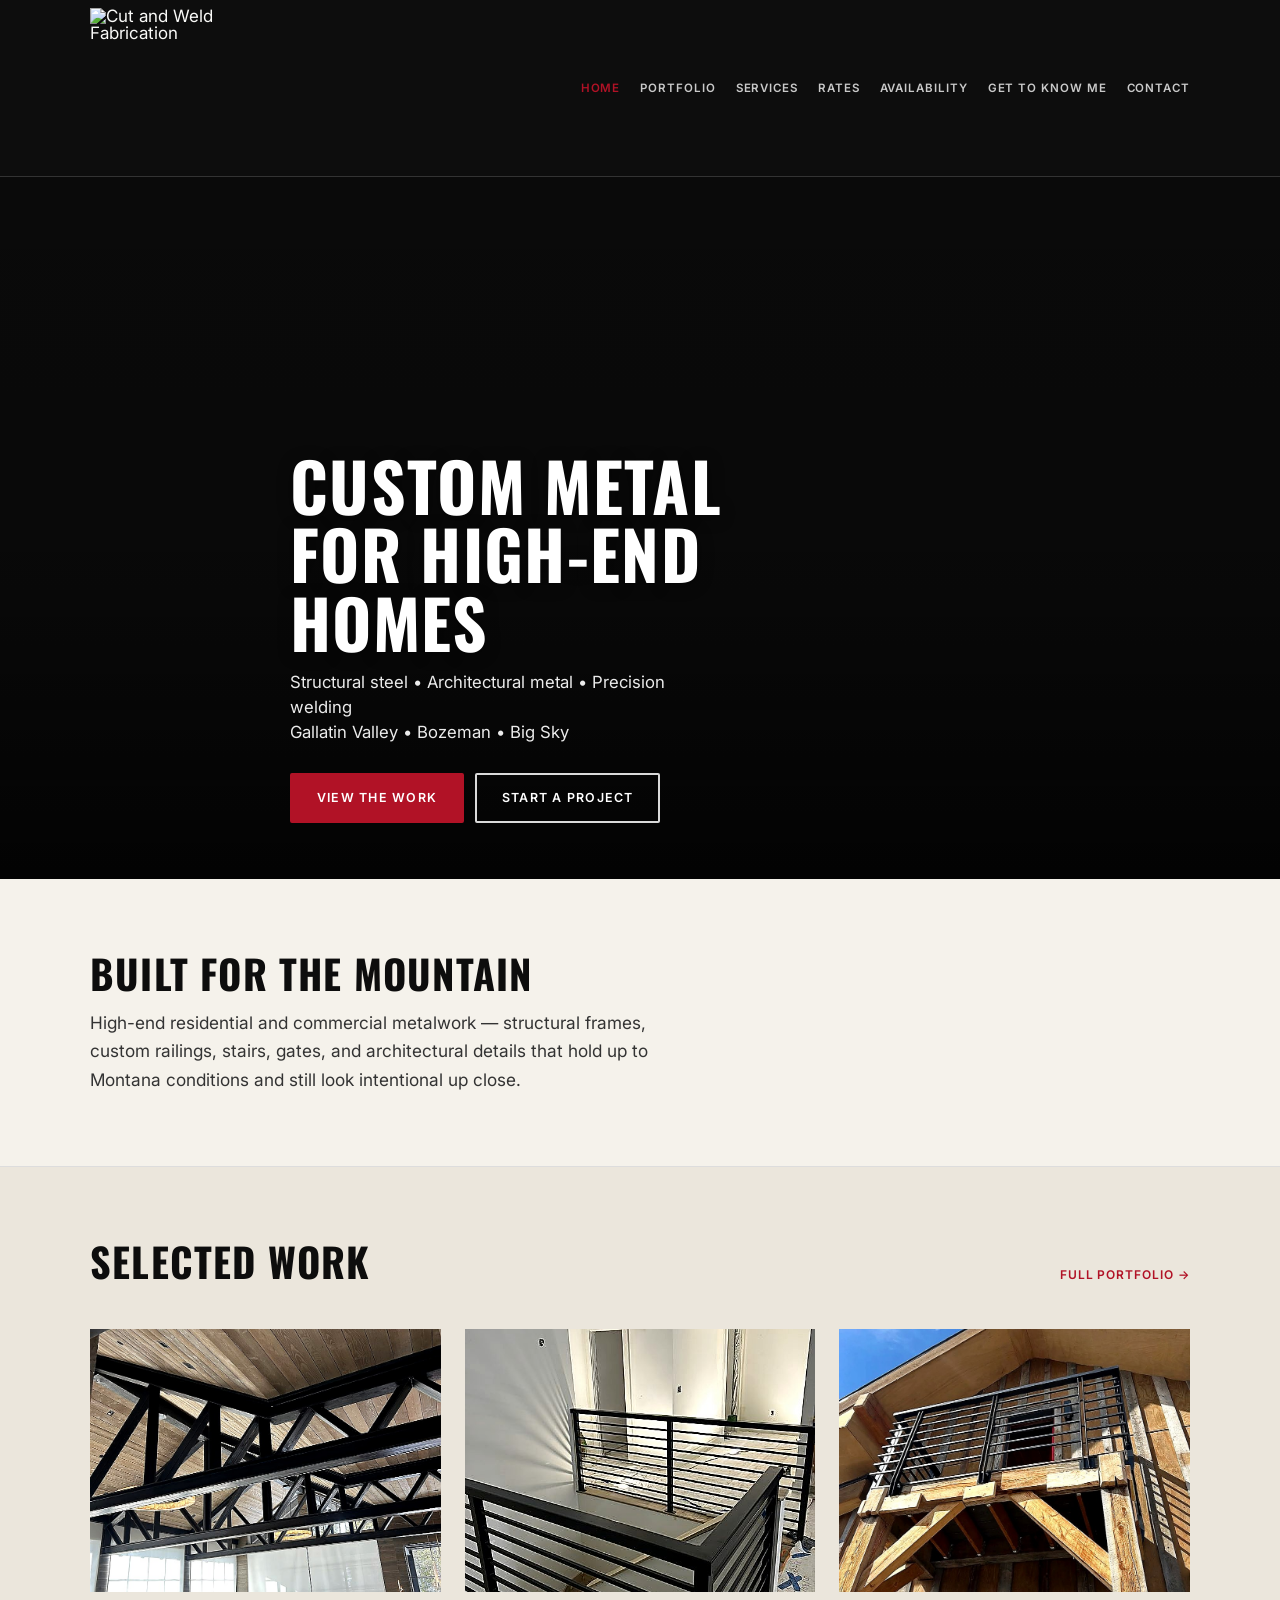
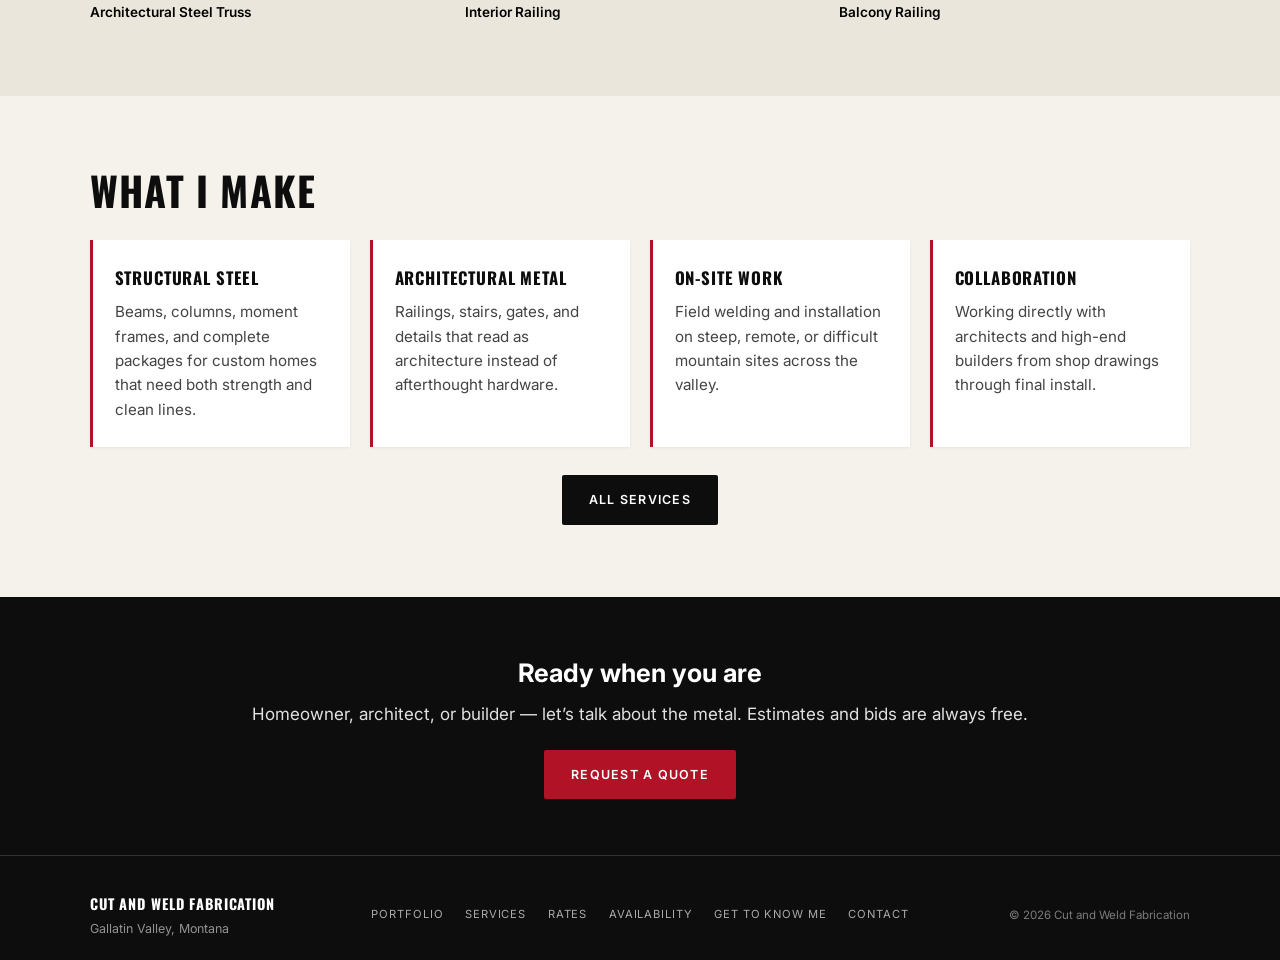
==== index.html @ cd165950 "Point header to logo.png - large display" ====
<!DOCTYPE html>
<html lang="en">
<head>
  <meta charset="UTF-8">
  <meta name="viewport" content="width=device-width, initial-scale=1.0">
  <title>CUT AND WELD FABRICATION | High-End Metalwork | Gallatin Valley, MT</title>
  <meta name="description" content="Custom structural and architectural metal fabrication for high-end residential and commercial projects in the Gallatin Valley, Bozeman, and Big Sky, Montana.">
  <link rel="stylesheet" href="styles.css">
</head>
<body>
  <header class="site-header">
    <div class="container header-inner">
      <a href="index.html" class="logo logo-img">
        <img src="logo.png" alt="Cut and Weld Fabrication" class="logo-svg" width="200" height="200">
      </a>
      <button class="nav-toggle" aria-label="Toggle menu">☰</button>
      <nav class="main-nav">
        <a href="index.html" class="active">Home</a>
        <a href="portfolio.html">Portfolio</a>
        <a href="services.html">Services</a>
        <a href="rates.html">Rates</a>
        <a href="availability.html">Availability</a>
        <a href="about.html">Get to Know Me</a>
        <a href="contact.html">Contact</a>
      </nav>
    </div>
  </header>

  <section class="hero">
    <div class="container hero-content">
      <h1>Custom Metal<br>for High-End<br>Homes</h1>
      <p class="hero-sub">Structural steel • Architectural metal • Precision welding<br>Gallatin Valley • Bozeman • Big Sky</p>
      <div class="hero-ctas">
        <a href="portfolio.html" class="btn btn-primary">View the Work</a>
        <a href="contact.html" class="btn btn-outline">Start a Project</a>
      </div>
    </div>
  </section>

  <section class="section credibility">
    <div class="container">
      <h2>Built for the Mountain</h2>
      <p class="lead">High-end residential and commercial metalwork — structural frames, custom railings, stairs, gates, and architectural details that hold up to Montana conditions and still look intentional up close.</p>
    </div>
  </section>

  <section class="section featured bg-cream">
    <div class="container">
      <div class="section-header">
        <h2>Selected Work</h2>
        <a href="portfolio.html" class="link-arrow">Full Portfolio →</a>
      </div>
      <div class="gallery-grid preview-grid">
        <div class="gallery-item">
          <img src="architectural-truss.jpg" alt="Architectural steel truss" loading="lazy">
          <p>Architectural Steel Truss</p>
        </div>
        <div class="gallery-item">
          <img src="railing-interior-horizontal.jpg" alt="Interior railing" loading="lazy">
          <p>Interior Railing</p>
        </div>
        <div class="gallery-item">
          <img src="balcony-railing.jpg" alt="Balcony railing" loading="lazy">
          <p>Balcony Railing</p>
        </div>
      </div>
    </div>
  </section>

  <section class="section services-snap">
    <div class="container">
      <h2>What I Make</h2>
      <div class="services-grid">
        <div class="service-card">
          <h3>Structural Steel</h3>
          <p>Beams, columns, moment frames, and complete packages for custom homes that need both strength and clean lines.</p>
        </div>
        <div class="service-card">
          <h3>Architectural Metal</h3>
          <p>Railings, stairs, gates, and details that read as architecture instead of afterthought hardware.</p>
        </div>
        <div class="service-card">
          <h3>On-Site Work</h3>
          <p>Field welding and installation on steep, remote, or difficult mountain sites across the valley.</p>
        </div>
        <div class="service-card">
          <h3>Collaboration</h3>
          <p>Working directly with architects and high-end builders from shop drawings through final install.</p>
        </div>
      </div>
      <div class="text-center mt-2">
        <a href="services.html" class="btn btn-dark">All Services</a>
      </div>
    </div>
  </section>

  <section class="cta-band">
    <div class="container">
      <h2>Ready when you are</h2>
      <p>Homeowner, architect, or builder — let’s talk about the metal. Estimates and bids are always free.</p>
      <a href="contact.html" class="btn btn-primary">Request a Quote</a>
    </div>
  </section>

  <footer class="site-footer">
    <div class="container footer-inner">
      <div class="footer-brand">
        <strong>CUT AND WELD FABRICATION</strong>
        <p>Gallatin Valley, Montana</p>
      </div>
      <div class="footer-links">
        <a href="portfolio.html">Portfolio</a>
        <a href="services.html">Services</a>
        <a href="rates.html">Rates</a>
        <a href="availability.html">Availability</a>
        <a href="about.html">Get to Know Me</a>
        <a href="contact.html">Contact</a>
      </div>
      <div class="footer-copy">
        <p>&copy; 2026 Cut and Weld Fabrication</p>
      </div>
    </div>
  </footer>

  <div class="email-popup-overlay" id="emailPopup" aria-hidden="true">
    <div class="email-popup" role="dialog" aria-labelledby="popup-title">
      <button type="button" class="email-popup-close" id="popupClose" aria-label="Close">&times;</button>
      <h3 id="popup-title">Stay Connected</h3>
      <p>Get updates on availability and project highlights from Cut and Weld Fabrication.</p>
      <form id="popupEmailForm" action="https://formspree.io/f/YOUR_FORM_ID" method="POST">
        <input type="email" name="email" placeholder="Your email" required>
        <button type="submit" class="btn btn-primary">Join the List</button>
      </form>
    </div>
  </div>

  <script src="script.js"></script>
</body>
</html>
---- styles.css ----
@import url('https://fonts.googleapis.com/css2?family=Oswald:wght@600;700&family=Inter:wght@400;500;600;700&display=swap');
:root{--black:#0d0d0d;--off-white:#f5f2eb;--cream:#ebe6dc;--white:#fafaf8;--red:#b11226;--red-deep:#8a0e1d;--muted:#555;--font-display:'Oswald',system-ui,sans-serif;--font-body:'Inter',system-ui,-apple-system,sans-serif;--max-width:1100px}
*{box-sizing:border-box;margin:0;padding:0}
html{-webkit-font-smoothing:antialiased;-moz-osx-font-smoothing:grayscale;text-rendering:optimizeLegibility}
body{font-family:var(--font-body);background:var(--off-white);color:var(--black);line-height:1.6;font-size:17px}
img{max-width:100%;display:block}
a{color:inherit;text-decoration:none}
.container{width:92%;max-width:var(--max-width);margin:0 auto}
.container.narrow{max-width:720px}
.site-header{background:var(--black);color:var(--white);position:sticky;top:0;z-index:100;border-bottom:1px solid #333}
.header-inner{display:flex;align-items:center;justify-content:space-between;padding:.5rem 0;gap:1rem}
.logo{display:flex;flex-direction:column;line-height:1}
.logo-img{display:block;flex-shrink:0}
.logo-svg{height:160px;width:auto;object-fit:contain}
.logo-text{font-family:var(--font-display);font-weight:700;font-size:clamp(1.65rem,4vw,2.15rem);letter-spacing:.06em;text-transform:uppercase}
.logo-sub{font-family:var(--font-display);font-weight:600;font-size:clamp(.75rem,1.8vw,.95rem);letter-spacing:.22em;color:var(--red);margin-top:.3rem}
.main-nav{display:flex;flex-wrap:wrap;gap:.35rem 1.25rem;justify-content:flex-end}
.main-nav a{font-size:.72rem;font-weight:600;letter-spacing:.08em;text-transform:uppercase;color:rgba(255,255,255,.78);white-space:nowrap}
.main-nav a:hover,.main-nav a.active{color:var(--red)}
.nav-toggle{display:none;background:none;border:none;color:#fff;font-size:1.35rem;cursor:pointer}
.hero{min-height:78vh;display:flex;align-items:flex-end;background-color:#0d0d0d;background-image:linear-gradient(to top,rgba(0,0,0,.78) 0%,rgba(0,0,0,.35) 45%,rgba(0,0,0,.25) 100%),url('https://images.unsplash.com/photo-1464822759023-fed622ff2c3b?auto=format&fit=crop&w=1920&q=85');background-position:center;background-size:cover;background-repeat:no-repeat;color:#fff}
.hero-content{position:relative;z-index:1;padding:4.5rem 0 3.5rem;max-width:700px}
.hero h1{font-family:var(--font-display);font-size:clamp(2.4rem,5.5vw,4.2rem);font-weight:700;line-height:1.02;letter-spacing:.02em;text-transform:uppercase;margin-bottom:.85rem;text-shadow:0 2px 16px rgba(0,0,0,.45)}
.hero-sub{font-size:1.05rem;opacity:.92;max-width:440px;margin-bottom:1.75rem;line-height:1.5}
.hero-ctas{display:flex;flex-wrap:wrap;gap:.7rem}
.btn{display:inline-block;padding:.8rem 1.55rem;font-family:var(--font-body);font-weight:600;font-size:.78rem;letter-spacing:.1em;text-transform:uppercase;border-radius:2px;cursor:pointer;border:2px solid transparent}
.btn-primary{background:var(--red);color:#fff;border-color:var(--red)}
.btn-primary:hover{background:var(--red-deep)}
.btn-outline{background:transparent;color:#fff;border-color:rgba(255,255,255,.85)}
.btn-outline:hover{background:#fff;color:#000}
.btn-dark{background:#0d0d0d;color:#fff;border-color:#0d0d0d}
.btn-dark:hover{background:#2a2a2a}
.section{padding:4.5rem 0}
.section.bg-cream{background:var(--cream)}
.section h2{font-family:var(--font-display);font-size:clamp(1.75rem,3.5vw,2.5rem);font-weight:700;letter-spacing:.03em;text-transform:uppercase;line-height:1.1;margin-bottom:.85rem}
.lead{font-size:1.08rem;color:#333;max-width:620px;line-height:1.65}
.section-header{display:flex;justify-content:space-between;align-items:baseline;margin-bottom:2rem;flex-wrap:wrap;gap:.75rem}
.link-arrow{font-size:.75rem;font-weight:600;letter-spacing:.08em;text-transform:uppercase;color:var(--red)}
.text-center{text-align:center}.mt-2{margin-top:1.75rem}
.credibility{border-bottom:1px solid #ddd}
.gallery-grid{display:grid;grid-template-columns:repeat(auto-fill,minmax(260px,1fr));gap:1.5rem}
.preview-grid{grid-template-columns:repeat(3,1fr)}
.gallery-item{background:transparent;overflow:hidden}
.gallery-item img{width:100%;aspect-ratio:4/3;object-fit:cover;object-position:center;display:block;transition:transform .35s ease;background:#ddd}
.gallery-item:hover img{transform:scale(1.03)}
.gallery-item>p{padding:.65rem 0 0;background:transparent;color:#000;font-size:.85rem;font-weight:600}
.gallery-info{padding:.75rem 0 0;background:transparent;color:#000}
.gallery-info h3{font-family:var(--font-display);font-size:.95rem;letter-spacing:.04em;text-transform:uppercase;margin-bottom:.2rem}
.gallery-info p{font-size:.85rem;color:var(--muted);padding:0;background:none}
.services-grid{display:grid;grid-template-columns:repeat(auto-fit,minmax(230px,1fr));gap:1.25rem;margin-top:1.75rem}
.service-card{background:#fff;padding:1.6rem 1.35rem;border-left:3px solid var(--red);box-shadow:0 1px 3px rgba(0,0,0,.06)}
.service-card h3{font-family:var(--font-display);font-size:1.05rem;letter-spacing:.05em;text-transform:uppercase;margin-bottom:.5rem}
.service-card p{font-size:.95rem;color:#444}
.page-hero{padding:3.25rem 0 2rem;background:#0d0d0d;color:#fff;border-bottom:1px solid #333}
.page-hero h1{font-family:var(--font-display);font-size:clamp(2rem,4.5vw,3.2rem);font-weight:700;text-transform:uppercase;letter-spacing:.03em;line-height:1.05;margin-bottom:.45rem}
.page-hero p{opacity:.8;font-size:1.05rem}
.content-block h2,.about-content h2{font-size:1.35rem;color:var(--red);margin-top:2.25rem;margin-bottom:.55rem;font-family:var(--font-display);letter-spacing:.04em;text-transform:uppercase}
.content-block h2:first-child,.about-content h2:first-child{margin-top:0}
.content-block p,.about-content p{color:#333;margin-bottom:.9rem}
.qual-list{margin:0 0 1rem 1.25rem;color:#333}
.qual-list li{margin-bottom:.4rem}
.placeholder-note{background:var(--cream);padding:1rem 1.15rem;border-left:3px solid var(--red);font-style:italic;color:#444;margin:1rem 0}
.rate-card{background:#fff;border:1px solid #e0ddd6;padding:1.5rem 1.4rem;margin-bottom:1.25rem}
.rate-card h3{font-family:var(--font-display);text-transform:uppercase;letter-spacing:.05em;font-size:1.1rem;margin-bottom:.5rem}
.rate-card p{margin-bottom:.4rem;color:#333}
.availability-status{display:inline-block;padding:.35rem .85rem;font-size:.75rem;font-weight:700;letter-spacing:.08em;text-transform:uppercase;background:#1a5c2e;color:#fff;margin-bottom:1rem}
.availability-status.limited{background:#8a5a00}
.contact-spotlight{background:#fff;border:1px solid #e0ddd6;padding:1.75rem 1.5rem;border-left:4px solid var(--red)}
.contact-spotlight h2{margin-top:0;color:var(--black)!important;font-size:1.4rem}
.contact-line{margin-bottom:1rem;font-size:1.05rem}
.contact-line a{color:var(--red);font-weight:600;text-decoration:underline;text-underline-offset:3px}
.contact-bar{display:flex;flex-wrap:wrap;align-items:center;justify-content:space-between;gap:1.25rem}
.contact-bar-links{display:flex;gap:.6rem;flex-wrap:wrap}
.contact-bar .btn-outline{border-color:#333;color:#111}
.contact-bar .btn-outline:hover{background:#0d0d0d;color:#fff;border-color:#0d0d0d}
.contact-grid{display:grid;grid-template-columns:1.45fr 1fr;gap:3rem}
.form-row{margin-bottom:1.1rem}
.form-row label{display:block;font-size:.72rem;font-weight:600;letter-spacing:.06em;text-transform:uppercase;margin-bottom:.3rem}
.form-row input,.form-row select,.form-row textarea{width:100%;padding:.75rem .95rem;background:#fff;border:1px solid #ccc;font-family:inherit;font-size:1rem}
.form-row input:focus,.form-row select:focus,.form-row textarea:focus{outline:none;border-color:var(--red)}
.form-note{font-size:.78rem;color:#777;margin-top:.85rem}
.contact-info h3{font-family:var(--font-display);font-size:.9rem;letter-spacing:.08em;text-transform:uppercase;color:var(--red);margin-top:1.5rem;margin-bottom:.35rem}
.contact-info a{color:var(--red);font-weight:600}
.cta-band{background:#0d0d0d;color:#fff;padding:3.5rem 0;text-align:center}
.cta-band h2{margin-bottom:.45rem}
.cta-band p{margin-bottom:1.35rem;opacity:.88}
.site-footer{background:#0d0d0d;color:#fff;border-top:1px solid #333;padding:2.25rem 0 1.35rem}
.footer-inner{display:grid;grid-template-columns:1fr auto 1fr;gap:1.25rem;align-items:center}
.footer-brand strong{display:block;font-family:var(--font-display);letter-spacing:.06em;font-size:.9rem}
.footer-brand p{font-size:.78rem;opacity:.55;margin-top:.2rem}
.footer-links{display:flex;flex-wrap:wrap;gap:1rem 1.35rem;justify-content:center}
.footer-links a{font-size:.7rem;letter-spacing:.08em;text-transform:uppercase;opacity:.65}
.footer-links a:hover{opacity:1;color:var(--red)}
.footer-copy{text-align:right;font-size:.72rem;opacity:.45}
.filter-bar{display:flex;flex-wrap:wrap;gap:.45rem;margin-bottom:1.75rem}
.filter-btn{background:transparent;border:1px solid #bbb;color:#000;padding:.4rem .9rem;font-size:.7rem;font-weight:600;letter-spacing:.08em;text-transform:uppercase;cursor:pointer}
.filter-btn:hover,.filter-btn.active{background:#0d0d0d;color:#fff;border-color:#0d0d0d}
.email-popup-overlay{position:fixed;inset:0;background:rgba(0,0,0,.55);z-index:1000;display:none;align-items:center;justify-content:center;padding:1.25rem}
.email-popup-overlay.show{display:flex}
.email-popup{background:#fff;max-width:420px;width:100%;padding:2rem 1.75rem;position:relative;box-shadow:0 12px 40px rgba(0,0,0,.25)}
.email-popup h3{font-family:var(--font-display);text-transform:uppercase;letter-spacing:.05em;font-size:1.35rem;margin-bottom:.5rem}
.email-popup p{font-size:.95rem;color:#444;margin-bottom:1.15rem}
.email-popup input[type=email]{width:100%;padding:.75rem 1rem;border:1px solid #ccc;font-size:1rem;margin-bottom:.85rem;font-family:inherit}
.email-popup .btn{width:100%;text-align:center}
.email-popup-close{position:absolute;top:.65rem;right:.85rem;background:none;border:none;font-size:1.4rem;cursor:pointer;color:#666}
@media(max-width:900px){.preview-grid{grid-template-columns:1fr 1fr}.contact-grid{grid-template-columns:1fr}.footer-inner{grid-template-columns:1fr;text-align:center}.footer-links{justify-content:center}.footer-copy{text-align:center}}
@media(max-width:720px){.nav-toggle{display:block}.main-nav{display:none;position:absolute;top:100%;left:0;right:0;background:#0d0d0d;flex-direction:column;padding:.5rem 0 1rem;border-bottom:1px solid #333;gap:0}.main-nav.open{display:flex}.main-nav a{padding:.7rem 1.35rem;border-bottom:1px solid #2a2a2a;font-size:.78rem}.preview-grid{grid-template-columns:1fr}.hero{min-height:68vh}.hero-ctas{flex-direction:column}.btn{text-align:center}.contact-bar{flex-direction:column;align-items:flex-start}.logo-svg{height:100px}}
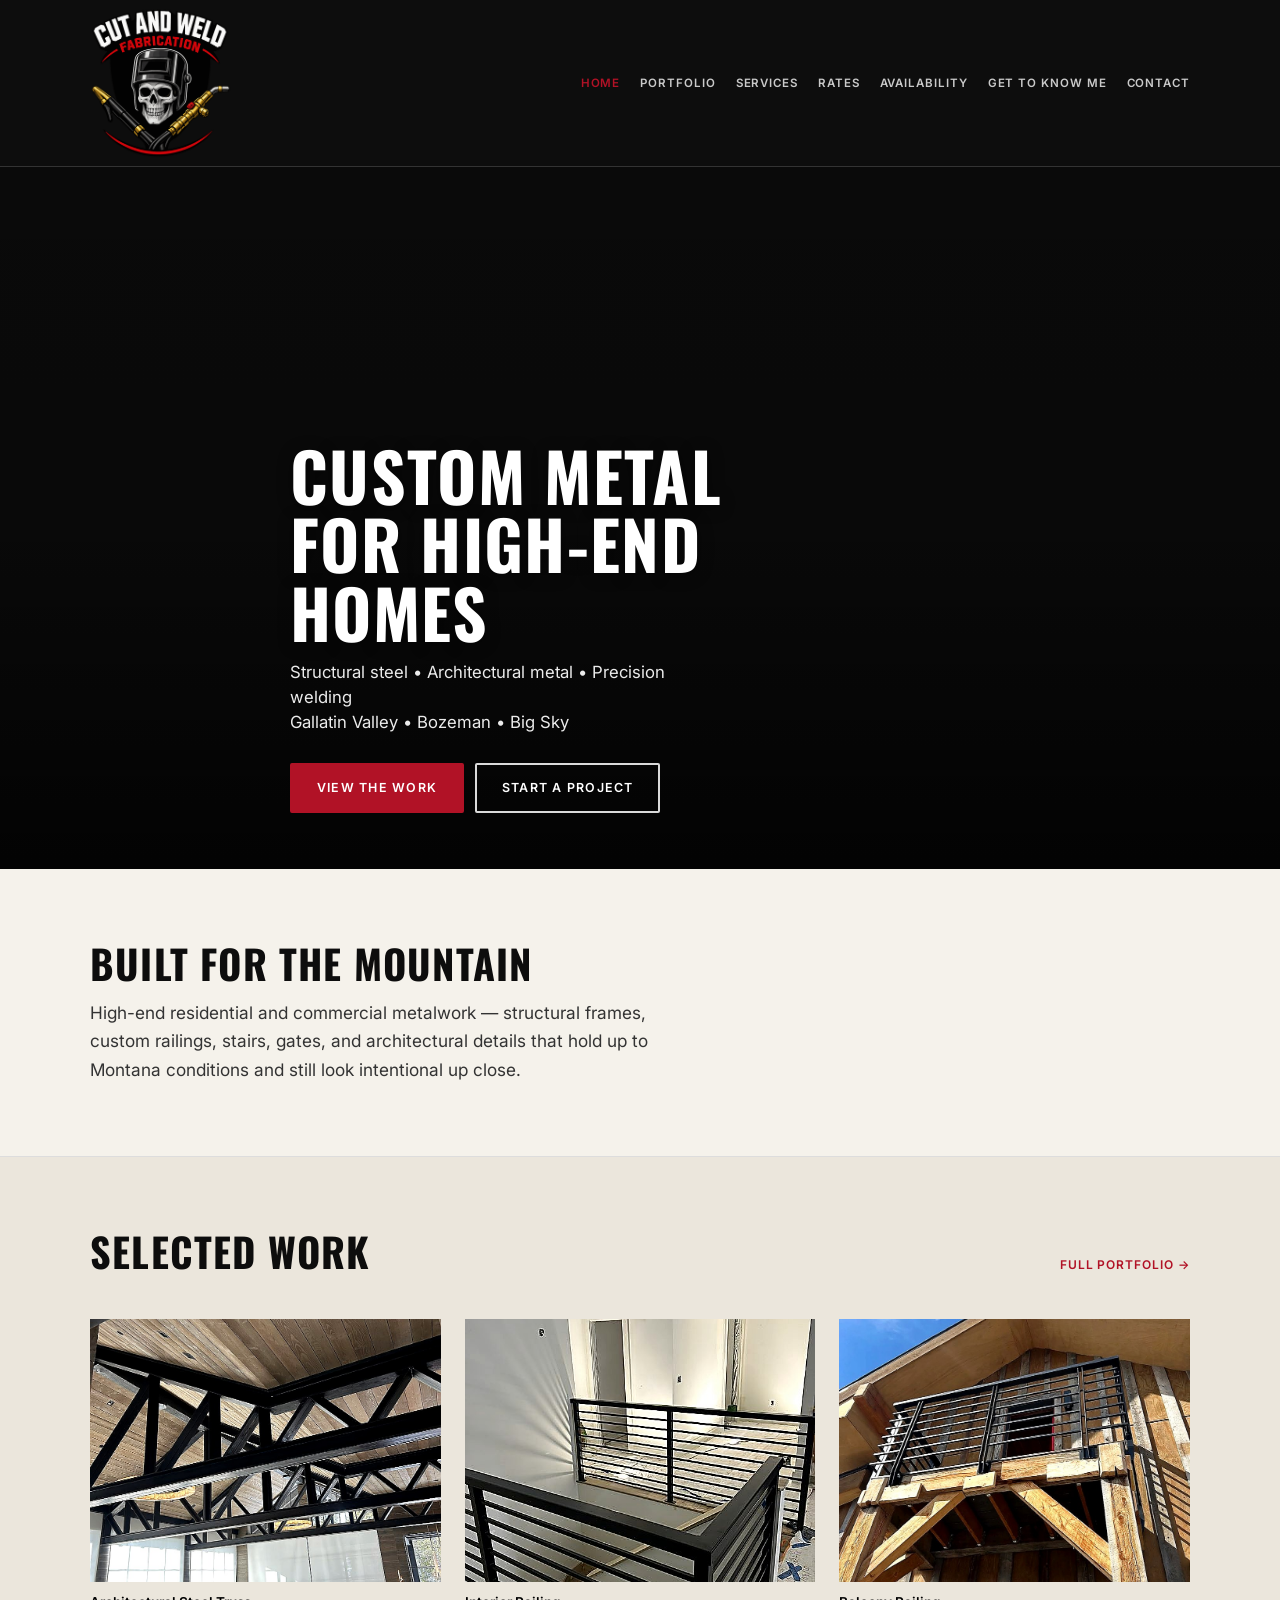
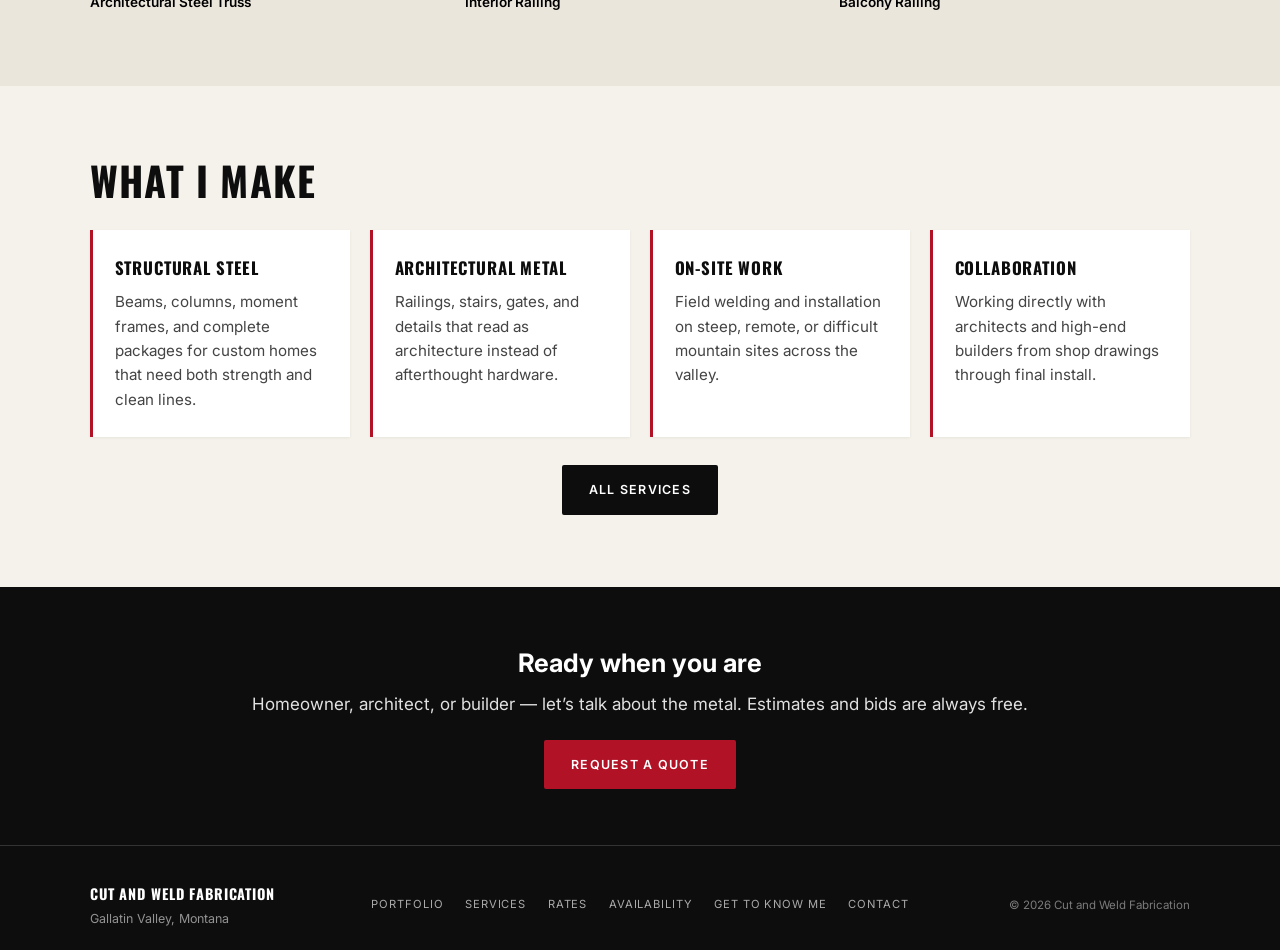
==== commit 3282b292: "Real contact info, mailto quote/list forms, cleaned header logo on all pages, favicon" ====
--- a/index.html
+++ b/index.html
@@ -6,12 +6,14 @@
   <title>CUT AND WELD FABRICATION | High-End Metalwork | Gallatin Valley, MT</title>
   <meta name="description" content="Custom structural and architectural metal fabrication for high-end residential and commercial projects in the Gallatin Valley, Bozeman, and Big Sky, Montana.">
   <link rel="stylesheet" href="styles.css">
+  <link rel="icon" type="image/png" href="favicon.png">
+  <link rel="apple-touch-icon" href="apple-touch-icon.png">
 </head>
 <body>
   <header class="site-header">
     <div class="container header-inner">
       <a href="index.html" class="logo logo-img">
-        <img src="logo.png" alt="Cut and Weld Fabrication" class="logo-svg" width="200" height="200">
+        <img src="logo.png" alt="Cut and Weld Fabrication" class="logo-svg" width="600" height="637">
       </a>
       <button class="nav-toggle" aria-label="Toggle menu">☰</button>
       <nav class="main-nav">
@@ -127,7 +129,7 @@
       <button type="button" class="email-popup-close" id="popupClose" aria-label="Close">&times;</button>
       <h3 id="popup-title">Stay Connected</h3>
       <p>Get updates on availability and project highlights from Cut and Weld Fabrication.</p>
-      <form id="popupEmailForm" action="https://formspree.io/f/YOUR_FORM_ID" method="POST">
+      <form id="popupEmailForm" action="mailto:cutandweldfab@gmail.com" method="POST" enctype="text/plain">
         <input type="email" name="email" placeholder="Your email" required>
         <button type="submit" class="btn btn-primary">Join the List</button>
       </form>
@@ -136,4 +138,4 @@
 
   <script src="script.js"></script>
 </body>
-</html>+</html>
--- a/styles.css
+++ b/styles.css
@@ -11,7 +11,7 @@
 .header-inner{display:flex;align-items:center;justify-content:space-between;padding:.5rem 0;gap:1rem}
 .logo{display:flex;flex-direction:column;line-height:1}
 .logo-img{display:block;flex-shrink:0}
-.logo-svg{height:160px;width:auto;object-fit:contain}
+.logo-svg{height:150px;width:auto;max-width:none;object-fit:contain;display:block}
 .logo-text{font-family:var(--font-display);font-weight:700;font-size:clamp(1.65rem,4vw,2.15rem);letter-spacing:.06em;text-transform:uppercase}
 .logo-sub{font-family:var(--font-display);font-weight:600;font-size:clamp(.75rem,1.8vw,.95rem);letter-spacing:.22em;color:var(--red);margin-top:.3rem}
 .main-nav{display:flex;flex-wrap:wrap;gap:.35rem 1.25rem;justify-content:flex-end}
@@ -104,4 +104,4 @@
 .email-popup .btn{width:100%;text-align:center}
 .email-popup-close{position:absolute;top:.65rem;right:.85rem;background:none;border:none;font-size:1.4rem;cursor:pointer;color:#666}
 @media(max-width:900px){.preview-grid{grid-template-columns:1fr 1fr}.contact-grid{grid-template-columns:1fr}.footer-inner{grid-template-columns:1fr;text-align:center}.footer-links{justify-content:center}.footer-copy{text-align:center}}
-@media(max-width:720px){.nav-toggle{display:block}.main-nav{display:none;position:absolute;top:100%;left:0;right:0;background:#0d0d0d;flex-direction:column;padding:.5rem 0 1rem;border-bottom:1px solid #333;gap:0}.main-nav.open{display:flex}.main-nav a{padding:.7rem 1.35rem;border-bottom:1px solid #2a2a2a;font-size:.78rem}.preview-grid{grid-template-columns:1fr}.hero{min-height:68vh}.hero-ctas{flex-direction:column}.btn{text-align:center}.contact-bar{flex-direction:column;align-items:flex-start}.logo-svg{height:100px}}
+@media(max-width:720px){.nav-toggle{display:block}.main-nav{display:none;position:absolute;top:100%;left:0;right:0;background:#0d0d0d;flex-direction:column;padding:.5rem 0 1rem;border-bottom:1px solid #333;gap:0}.main-nav.open{display:flex}.main-nav a{padding:.7rem 1.35rem;border-bottom:1px solid #2a2a2a;font-size:.78rem}.preview-grid{grid-template-columns:1fr}.hero{min-height:68vh}.hero-ctas{flex-direction:column}.btn{text-align:center}.contact-bar{flex-direction:column;align-items:flex-start}.logo-svg{height:90px}}
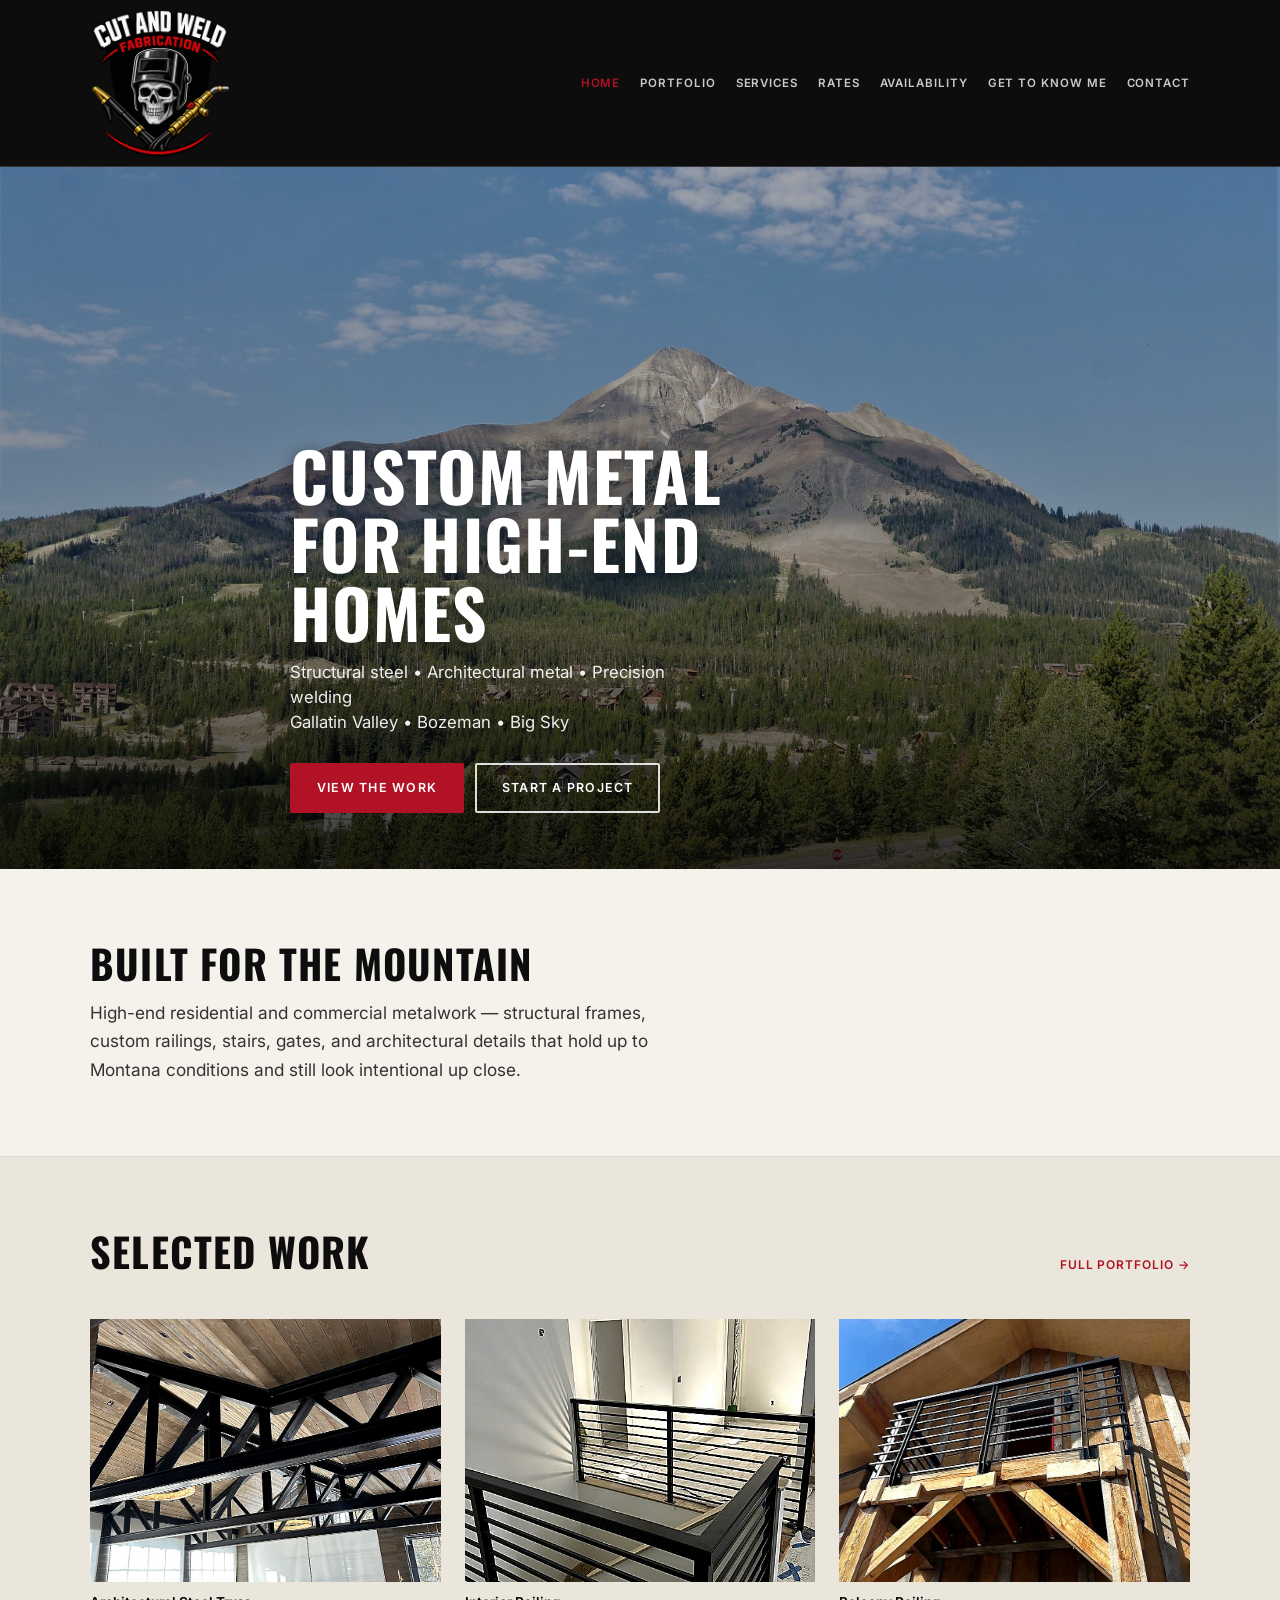
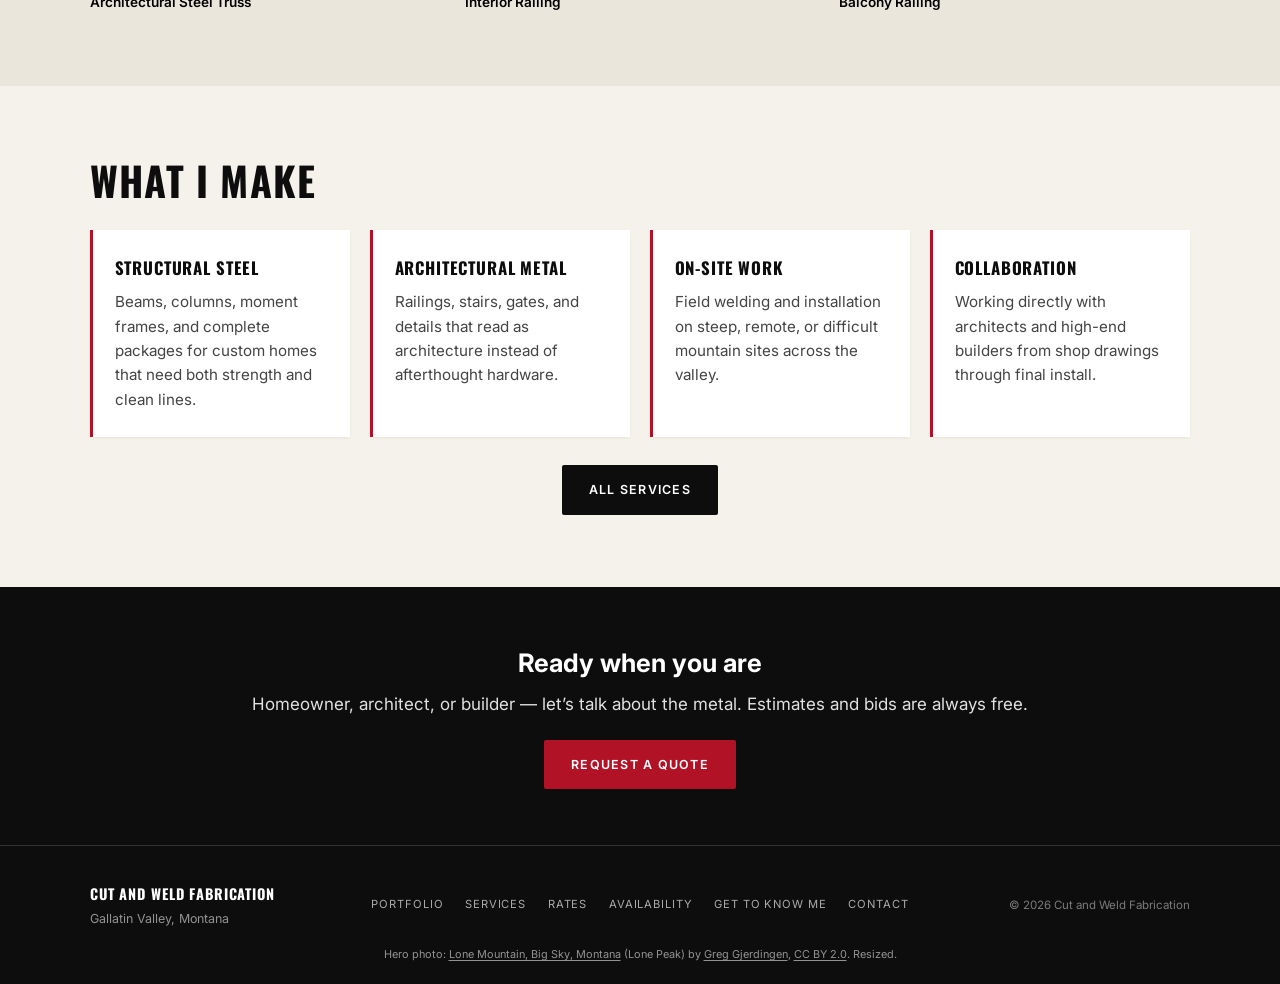
==== commit febb0d00: "Update site copy and replace the hero with a Lone Peak photo. Use a CC BY photograph of Lone Peak at" ====
--- a/index.html
+++ b/index.html
@@ -122,6 +122,9 @@
         <p>&copy; 2026 Cut and Weld Fabrication</p>
       </div>
     </div>
+    <div class="container">
+      <p class="photo-credit">Hero photo: <a href="https://commons.wikimedia.org/wiki/File:Lone_Mountain,_Big_Sky.jpg">Lone Mountain, Big Sky, Montana</a> (Lone Peak) by <a href="https://www.flickr.com/photos/greggjerdingen/7686027382/">Greg Gjerdingen</a>, <a href="https://creativecommons.org/licenses/by/2.0/">CC BY 2.0</a>. Resized.</p>
+    </div>
   </footer>
 
   <div class="email-popup-overlay" id="emailPopup" aria-hidden="true">
--- a/styles.css
+++ b/styles.css
@@ -18,7 +18,7 @@
 .main-nav a{font-size:.72rem;font-weight:600;letter-spacing:.08em;text-transform:uppercase;color:rgba(255,255,255,.78);white-space:nowrap}
 .main-nav a:hover,.main-nav a.active{color:var(--red)}
 .nav-toggle{display:none;background:none;border:none;color:#fff;font-size:1.35rem;cursor:pointer}
-.hero{min-height:78vh;display:flex;align-items:flex-end;background-color:#0d0d0d;background-image:linear-gradient(to top,rgba(0,0,0,.78) 0%,rgba(0,0,0,.35) 45%,rgba(0,0,0,.25) 100%),url('https://images.unsplash.com/photo-1464822759023-fed622ff2c3b?auto=format&fit=crop&w=1920&q=85');background-position:center;background-size:cover;background-repeat:no-repeat;color:#fff}
+.hero{min-height:78vh;display:flex;align-items:flex-end;background-color:#0d0d0d;background-image:linear-gradient(to top,rgba(0,0,0,.78) 0%,rgba(0,0,0,.35) 45%,rgba(0,0,0,.25) 100%),url('images/lone-peak.jpg');background-position:center;background-size:cover;background-repeat:no-repeat;color:#fff}
 .hero-content{position:relative;z-index:1;padding:4.5rem 0 3.5rem;max-width:700px}
 .hero h1{font-family:var(--font-display);font-size:clamp(2.4rem,5.5vw,4.2rem);font-weight:700;line-height:1.02;letter-spacing:.02em;text-transform:uppercase;margin-bottom:.85rem;text-shadow:0 2px 16px rgba(0,0,0,.45)}
 .hero-sub{font-size:1.05rem;opacity:.92;max-width:440px;margin-bottom:1.75rem;line-height:1.5}
@@ -92,6 +92,9 @@
 .footer-links a{font-size:.7rem;letter-spacing:.08em;text-transform:uppercase;opacity:.65}
 .footer-links a:hover{opacity:1;color:var(--red)}
 .footer-copy{text-align:right;font-size:.72rem;opacity:.45}
+.photo-credit{margin-top:1.15rem;text-align:center;font-size:.68rem;line-height:1.45;opacity:.55}
+.photo-credit a{text-decoration:underline;text-underline-offset:2px}
+.photo-credit a:hover{opacity:1;color:var(--red)}
 .filter-bar{display:flex;flex-wrap:wrap;gap:.45rem;margin-bottom:1.75rem}
 .filter-btn{background:transparent;border:1px solid #bbb;color:#000;padding:.4rem .9rem;font-size:.7rem;font-weight:600;letter-spacing:.08em;text-transform:uppercase;cursor:pointer}
 .filter-btn:hover,.filter-btn.active{background:#0d0d0d;color:#fff;border-color:#0d0d0d}
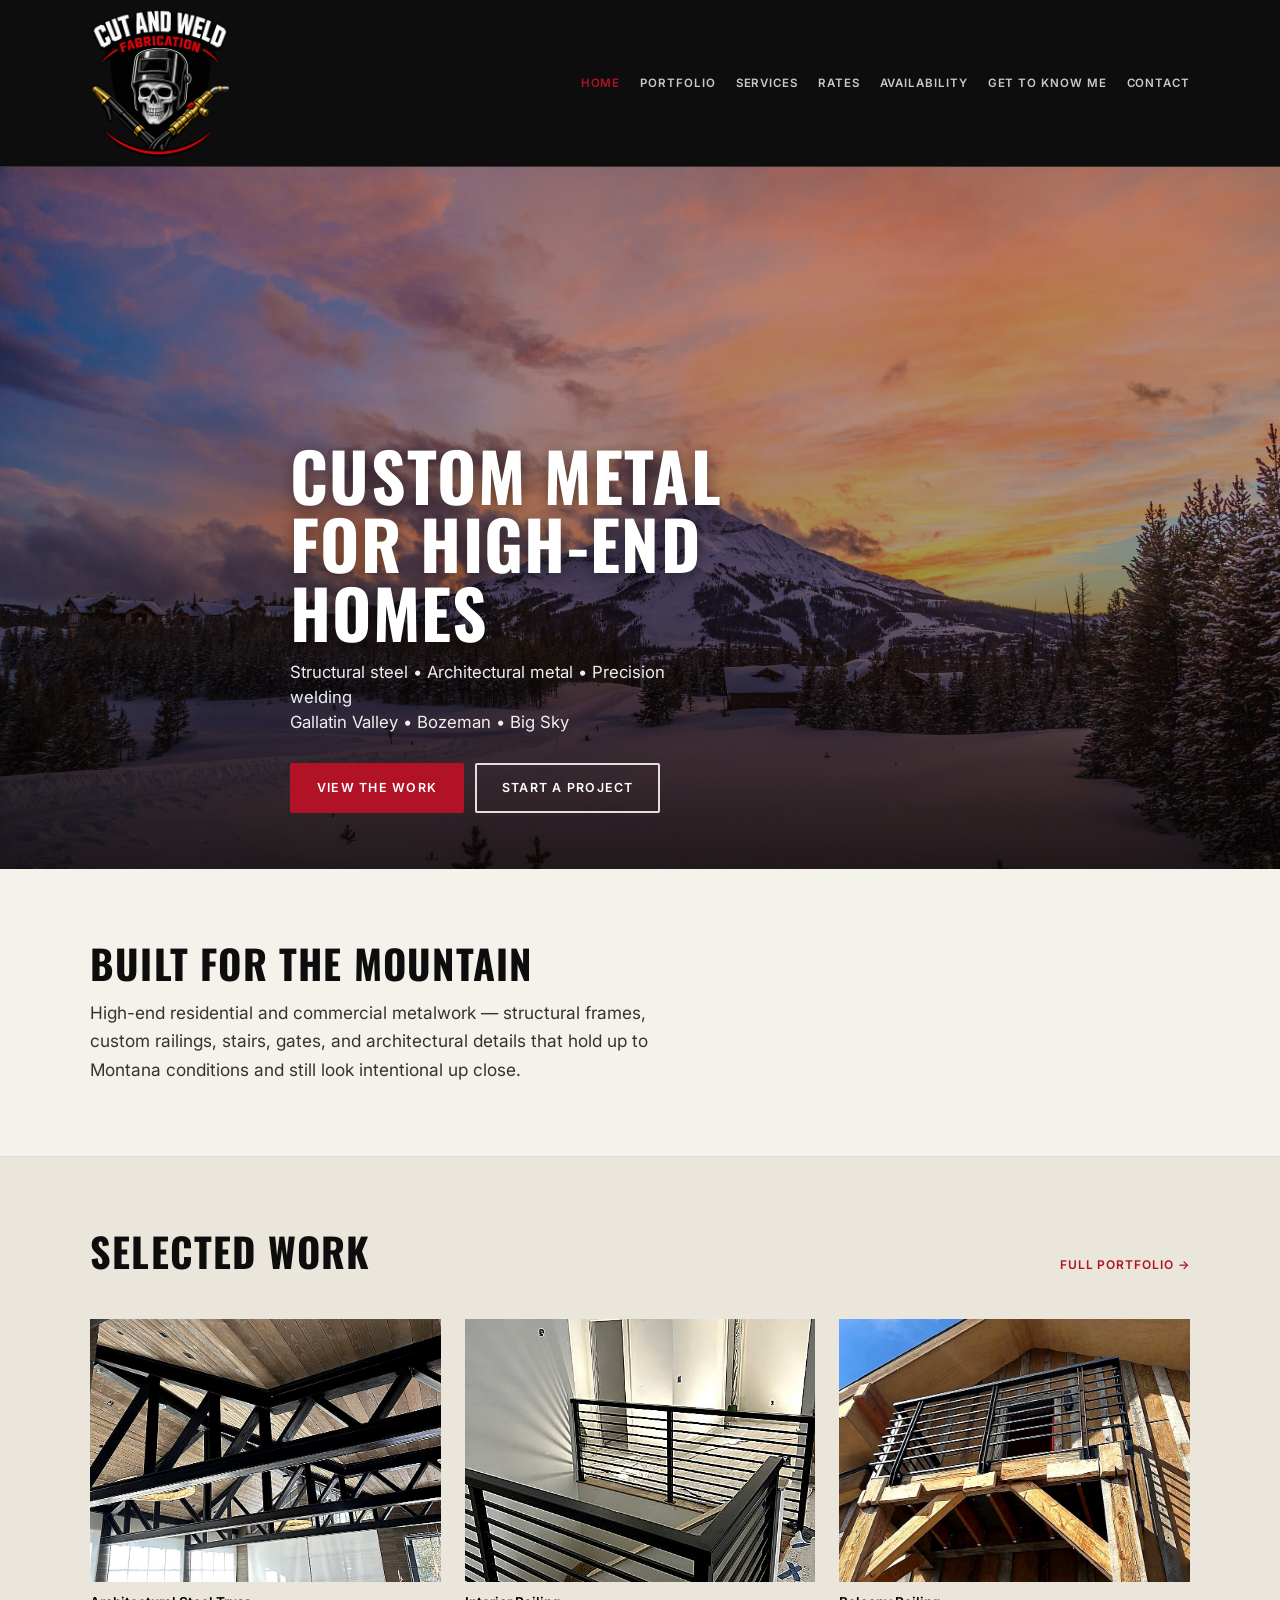
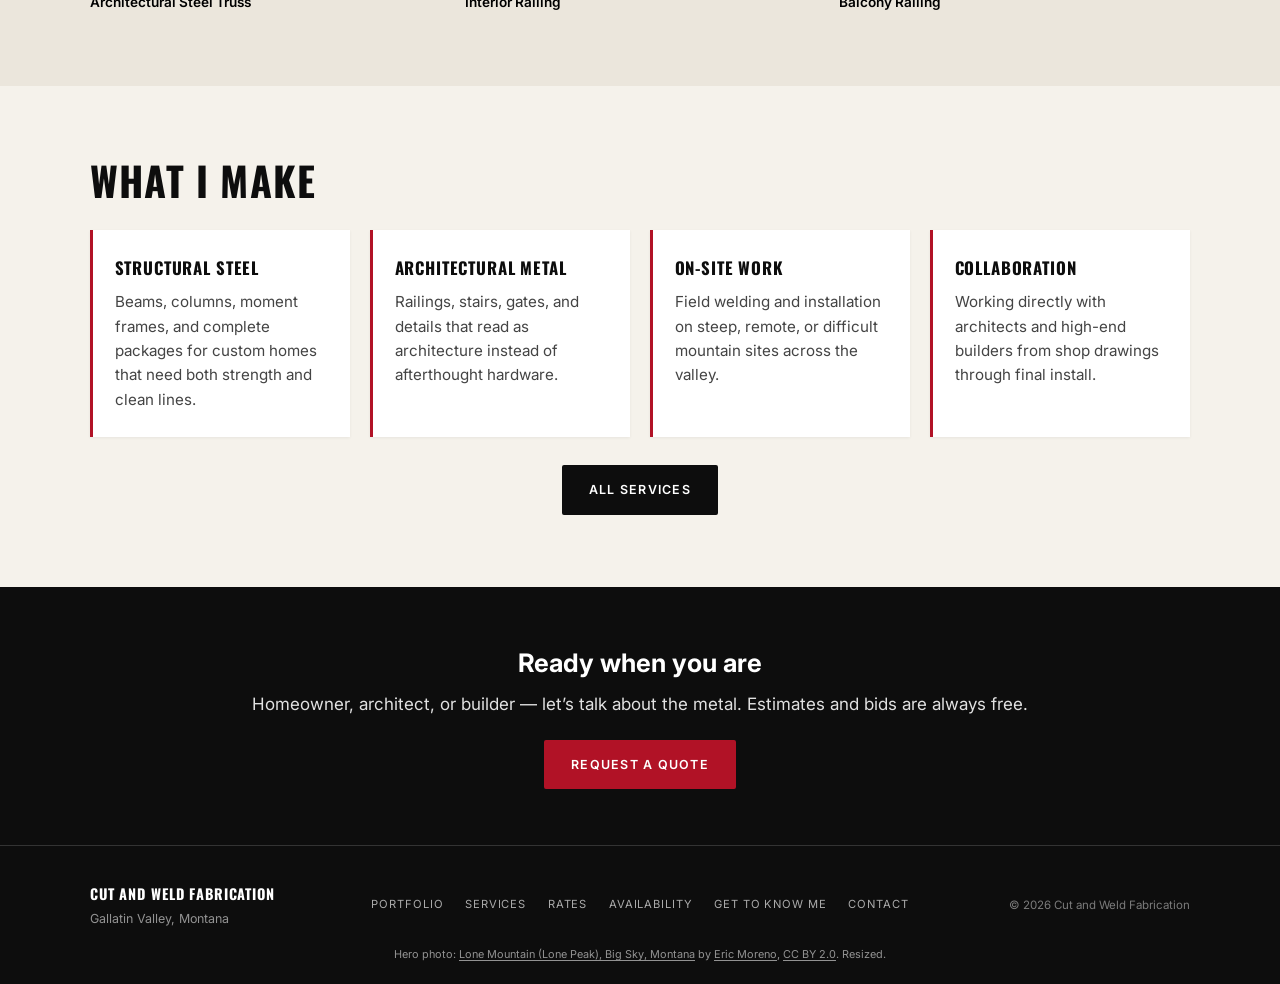
==== commit e68fe375: "Use a sharper Lone Peak hero and keep the summit in frame. Replace the homepage photo with a 5472px " ====
--- a/index.html
+++ b/index.html
@@ -6,6 +6,8 @@
   <title>CUT AND WELD FABRICATION | High-End Metalwork | Gallatin Valley, MT</title>
   <meta name="description" content="Custom structural and architectural metal fabrication for high-end residential and commercial projects in the Gallatin Valley, Bozeman, and Big Sky, Montana.">
   <link rel="stylesheet" href="styles.css">
+  <link rel="preload" as="image" href="images/lone-peak.jpg" media="(min-width: 721px)">
+  <link rel="preload" as="image" href="images/lone-peak-1280.jpg" media="(max-width: 720px)">
   <link rel="icon" type="image/png" href="favicon.png">
   <link rel="apple-touch-icon" href="apple-touch-icon.png">
 </head>
@@ -123,7 +125,7 @@
       </div>
     </div>
     <div class="container">
-      <p class="photo-credit">Hero photo: <a href="https://commons.wikimedia.org/wiki/File:Lone_Mountain,_Big_Sky.jpg">Lone Mountain, Big Sky, Montana</a> (Lone Peak) by <a href="https://www.flickr.com/photos/greggjerdingen/7686027382/">Greg Gjerdingen</a>, <a href="https://creativecommons.org/licenses/by/2.0/">CC BY 2.0</a>. Resized.</p>
+      <p class="photo-credit">Hero photo: <a href="https://commons.wikimedia.org/wiki/File:Lone_Mountain_Sunset_(32727260230).jpg">Lone Mountain (Lone Peak), Big Sky, Montana</a> by <a href="https://www.flickr.com/photos/emotakespictures/32727260230/">Eric Moreno</a>, <a href="https://creativecommons.org/licenses/by/2.0/">CC BY 2.0</a>. Resized.</p>
     </div>
   </footer>
 
--- a/styles.css
+++ b/styles.css
@@ -18,7 +18,7 @@
 .main-nav a{font-size:.72rem;font-weight:600;letter-spacing:.08em;text-transform:uppercase;color:rgba(255,255,255,.78);white-space:nowrap}
 .main-nav a:hover,.main-nav a.active{color:var(--red)}
 .nav-toggle{display:none;background:none;border:none;color:#fff;font-size:1.35rem;cursor:pointer}
-.hero{min-height:78vh;display:flex;align-items:flex-end;background-color:#0d0d0d;background-image:linear-gradient(to top,rgba(0,0,0,.78) 0%,rgba(0,0,0,.35) 45%,rgba(0,0,0,.25) 100%),url('images/lone-peak.jpg');background-position:center;background-size:cover;background-repeat:no-repeat;color:#fff}
+.hero{min-height:78vh;display:flex;align-items:flex-end;background-color:#0d0d0d;background-image:linear-gradient(to top,rgba(0,0,0,.78) 0%,rgba(0,0,0,.35) 45%,rgba(0,0,0,.25) 100%),url('images/lone-peak.jpg');background-position:center,center top;background-size:cover;background-repeat:no-repeat;color:#fff}
 .hero-content{position:relative;z-index:1;padding:4.5rem 0 3.5rem;max-width:700px}
 .hero h1{font-family:var(--font-display);font-size:clamp(2.4rem,5.5vw,4.2rem);font-weight:700;line-height:1.02;letter-spacing:.02em;text-transform:uppercase;margin-bottom:.85rem;text-shadow:0 2px 16px rgba(0,0,0,.45)}
 .hero-sub{font-size:1.05rem;opacity:.92;max-width:440px;margin-bottom:1.75rem;line-height:1.5}
@@ -107,4 +107,4 @@
 .email-popup .btn{width:100%;text-align:center}
 .email-popup-close{position:absolute;top:.65rem;right:.85rem;background:none;border:none;font-size:1.4rem;cursor:pointer;color:#666}
 @media(max-width:900px){.preview-grid{grid-template-columns:1fr 1fr}.contact-grid{grid-template-columns:1fr}.footer-inner{grid-template-columns:1fr;text-align:center}.footer-links{justify-content:center}.footer-copy{text-align:center}}
-@media(max-width:720px){.nav-toggle{display:block}.main-nav{display:none;position:absolute;top:100%;left:0;right:0;background:#0d0d0d;flex-direction:column;padding:.5rem 0 1rem;border-bottom:1px solid #333;gap:0}.main-nav.open{display:flex}.main-nav a{padding:.7rem 1.35rem;border-bottom:1px solid #2a2a2a;font-size:.78rem}.preview-grid{grid-template-columns:1fr}.hero{min-height:68vh}.hero-ctas{flex-direction:column}.btn{text-align:center}.contact-bar{flex-direction:column;align-items:flex-start}.logo-svg{height:90px}}
+@media(max-width:720px){.nav-toggle{display:block}.main-nav{display:none;position:absolute;top:100%;left:0;right:0;background:#0d0d0d;flex-direction:column;padding:.5rem 0 1rem;border-bottom:1px solid #333;gap:0}.main-nav.open{display:flex}.main-nav a{padding:.7rem 1.35rem;border-bottom:1px solid #2a2a2a;font-size:.78rem}.preview-grid{grid-template-columns:1fr}.hero{min-height:68vh;background-image:linear-gradient(to top,rgba(0,0,0,.78) 0%,rgba(0,0,0,.35) 45%,rgba(0,0,0,.25) 100%),url('images/lone-peak-1280.jpg')}.hero-ctas{flex-direction:column}.btn{text-align:center}.contact-bar{flex-direction:column;align-items:flex-start}.logo-svg{height:90px}}
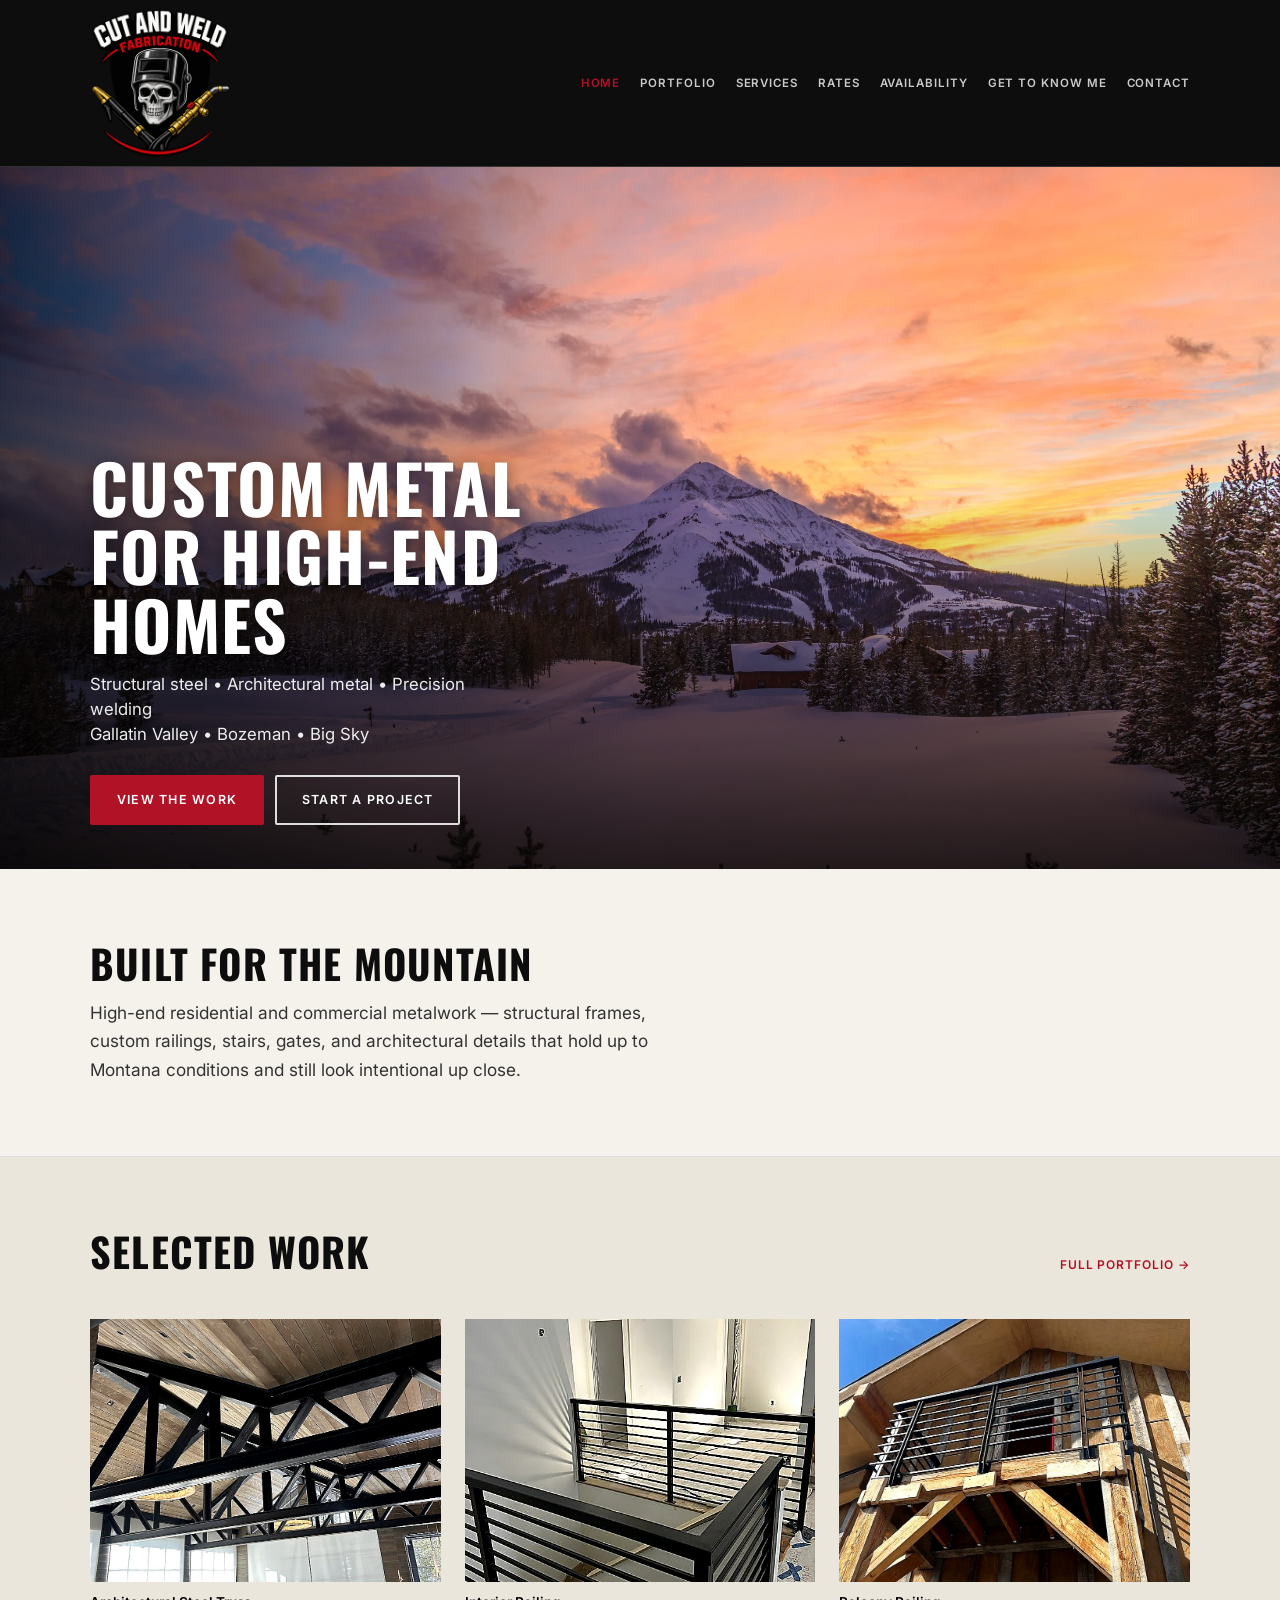
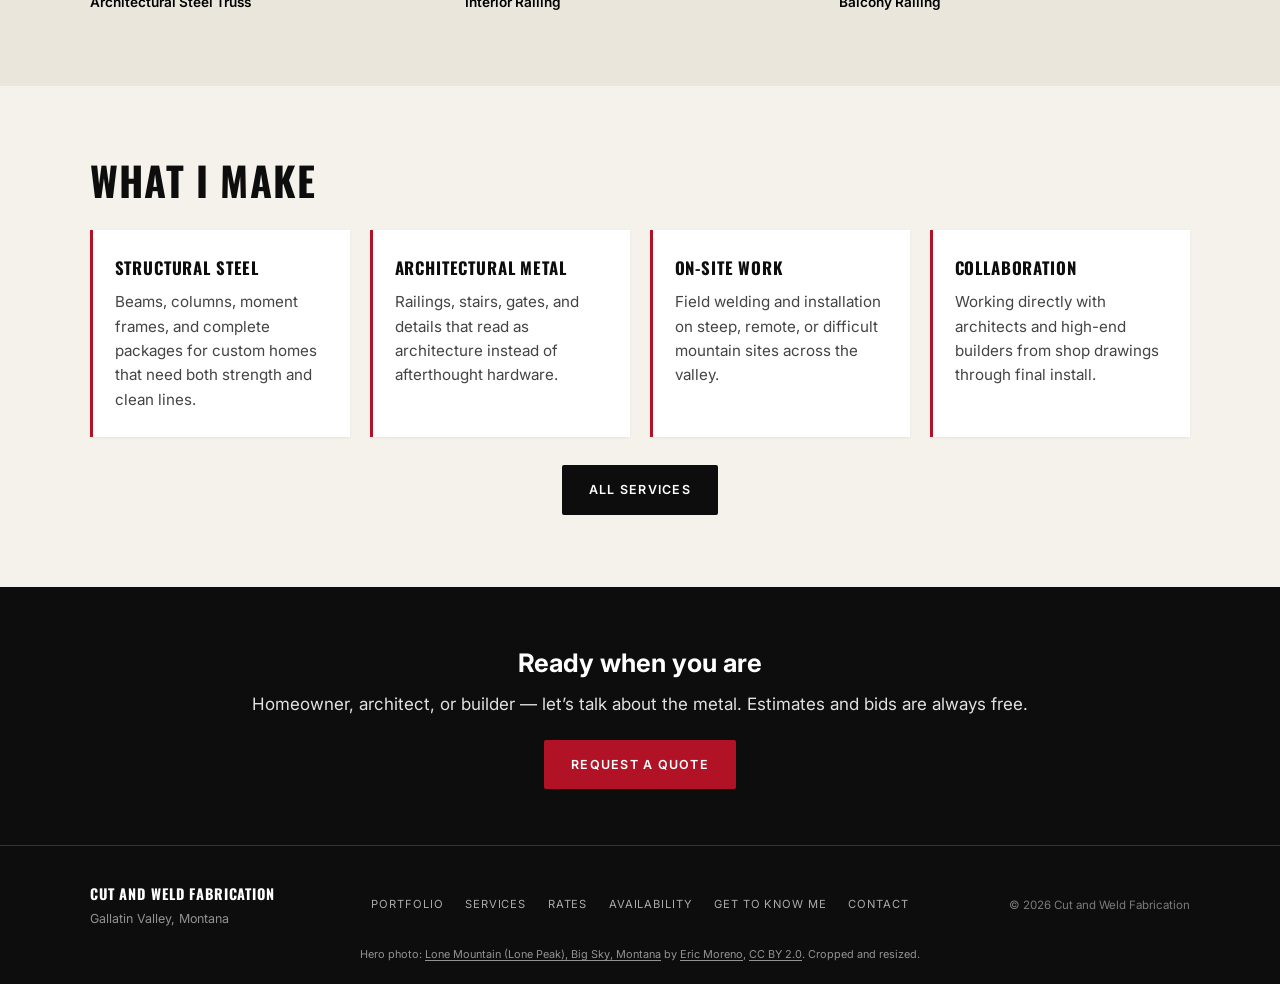
==== commit 29fae307: "Recenter the Lone Peak hero on the summit. Crop the desktop and mobile photos around the peak, ancho" ====
--- a/index.html
+++ b/index.html
@@ -7,7 +7,7 @@
   <meta name="description" content="Custom structural and architectural metal fabrication for high-end residential and commercial projects in the Gallatin Valley, Bozeman, and Big Sky, Montana.">
   <link rel="stylesheet" href="styles.css">
   <link rel="preload" as="image" href="images/lone-peak.jpg" media="(min-width: 721px)">
-  <link rel="preload" as="image" href="images/lone-peak-1280.jpg" media="(max-width: 720px)">
+  <link rel="preload" as="image" href="images/lone-peak-mobile.jpg" media="(max-width: 720px)">
   <link rel="icon" type="image/png" href="favicon.png">
   <link rel="apple-touch-icon" href="apple-touch-icon.png">
 </head>
@@ -125,7 +125,7 @@
       </div>
     </div>
     <div class="container">
-      <p class="photo-credit">Hero photo: <a href="https://commons.wikimedia.org/wiki/File:Lone_Mountain_Sunset_(32727260230).jpg">Lone Mountain (Lone Peak), Big Sky, Montana</a> by <a href="https://www.flickr.com/photos/emotakespictures/32727260230/">Eric Moreno</a>, <a href="https://creativecommons.org/licenses/by/2.0/">CC BY 2.0</a>. Resized.</p>
+      <p class="photo-credit">Hero photo: <a href="https://commons.wikimedia.org/wiki/File:Lone_Mountain_Sunset_(32727260230).jpg">Lone Mountain (Lone Peak), Big Sky, Montana</a> by <a href="https://www.flickr.com/photos/emotakespictures/32727260230/">Eric Moreno</a>, <a href="https://creativecommons.org/licenses/by/2.0/">CC BY 2.0</a>. Cropped and resized.</p>
     </div>
   </footer>
 
--- a/styles.css
+++ b/styles.css
@@ -18,8 +18,8 @@
 .main-nav a{font-size:.72rem;font-weight:600;letter-spacing:.08em;text-transform:uppercase;color:rgba(255,255,255,.78);white-space:nowrap}
 .main-nav a:hover,.main-nav a.active{color:var(--red)}
 .nav-toggle{display:none;background:none;border:none;color:#fff;font-size:1.35rem;cursor:pointer}
-.hero{min-height:78vh;display:flex;align-items:flex-end;background-color:#0d0d0d;background-image:linear-gradient(to top,rgba(0,0,0,.78) 0%,rgba(0,0,0,.35) 45%,rgba(0,0,0,.25) 100%),url('images/lone-peak.jpg');background-position:center,center top;background-size:cover;background-repeat:no-repeat;color:#fff}
-.hero-content{position:relative;z-index:1;padding:4.5rem 0 3.5rem;max-width:700px}
+.hero{min-height:78vh;display:flex;align-items:flex-end;background-color:#0d0d0d;background-image:linear-gradient(to top,rgba(0,0,0,.78) 0%,rgba(0,0,0,.36) 28%,rgba(0,0,0,0) 52%),linear-gradient(to right,rgba(0,0,0,.62) 0%,rgba(0,0,0,.26) 28%,rgba(0,0,0,0) 50%),url('images/lone-peak.jpg');background-position:center,center,center 42%;background-size:cover;background-repeat:no-repeat;color:#fff}
+.hero-content{position:relative;z-index:1;width:auto;max-width:min(32rem,42vw);margin-left:max(1.25rem,calc((100% - 1100px) / 2));margin-right:auto;padding:0 0 2.75rem}
 .hero h1{font-family:var(--font-display);font-size:clamp(2.4rem,5.5vw,4.2rem);font-weight:700;line-height:1.02;letter-spacing:.02em;text-transform:uppercase;margin-bottom:.85rem;text-shadow:0 2px 16px rgba(0,0,0,.45)}
 .hero-sub{font-size:1.05rem;opacity:.92;max-width:440px;margin-bottom:1.75rem;line-height:1.5}
 .hero-ctas{display:flex;flex-wrap:wrap;gap:.7rem}
@@ -107,4 +107,4 @@
 .email-popup .btn{width:100%;text-align:center}
 .email-popup-close{position:absolute;top:.65rem;right:.85rem;background:none;border:none;font-size:1.4rem;cursor:pointer;color:#666}
 @media(max-width:900px){.preview-grid{grid-template-columns:1fr 1fr}.contact-grid{grid-template-columns:1fr}.footer-inner{grid-template-columns:1fr;text-align:center}.footer-links{justify-content:center}.footer-copy{text-align:center}}
-@media(max-width:720px){.nav-toggle{display:block}.main-nav{display:none;position:absolute;top:100%;left:0;right:0;background:#0d0d0d;flex-direction:column;padding:.5rem 0 1rem;border-bottom:1px solid #333;gap:0}.main-nav.open{display:flex}.main-nav a{padding:.7rem 1.35rem;border-bottom:1px solid #2a2a2a;font-size:.78rem}.preview-grid{grid-template-columns:1fr}.hero{min-height:68vh;background-image:linear-gradient(to top,rgba(0,0,0,.78) 0%,rgba(0,0,0,.35) 45%,rgba(0,0,0,.25) 100%),url('images/lone-peak-1280.jpg')}.hero-ctas{flex-direction:column}.btn{text-align:center}.contact-bar{flex-direction:column;align-items:flex-start}.logo-svg{height:90px}}
+@media(max-width:720px){.nav-toggle{display:block}.main-nav{display:none;position:absolute;top:100%;left:0;right:0;background:#0d0d0d;flex-direction:column;padding:.5rem 0 1rem;border-bottom:1px solid #333;gap:0}.main-nav.open{display:flex}.main-nav a{padding:.7rem 1.35rem;border-bottom:1px solid #2a2a2a;font-size:.78rem}.preview-grid{grid-template-columns:1fr}.hero{min-height:68vh;background-image:linear-gradient(to top,rgba(0,0,0,.78) 0%,rgba(0,0,0,.36) 34%,rgba(0,0,0,0) 58%),linear-gradient(to right,rgba(0,0,0,.5) 0%,rgba(0,0,0,.18) 42%,rgba(0,0,0,0) 70%),url('images/lone-peak-mobile.jpg');background-position:center,center,center 40%}.hero .hero-content{max-width:none;width:92%;margin-left:auto;margin-right:auto;padding-bottom:2rem}.hero-ctas{flex-direction:column}.btn{text-align:center}.contact-bar{flex-direction:column;align-items:flex-start}.logo-svg{height:90px}}
